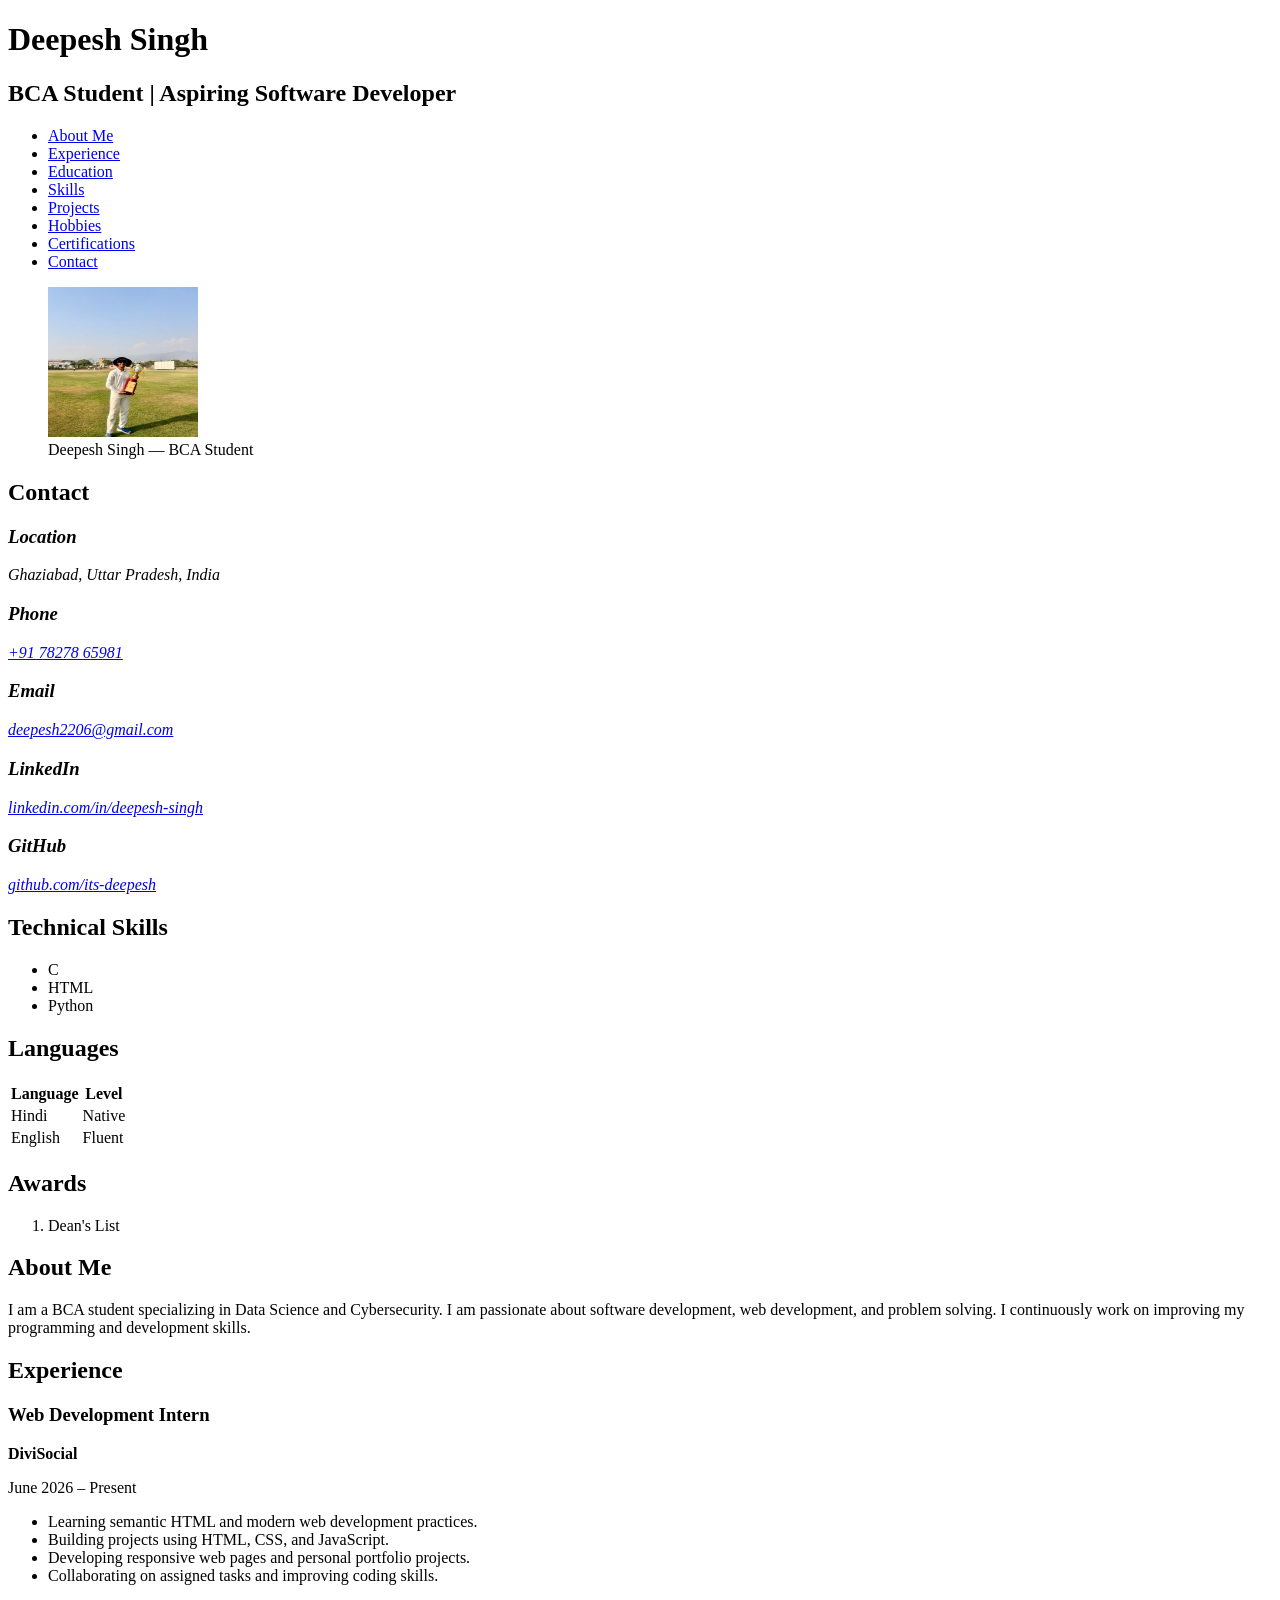
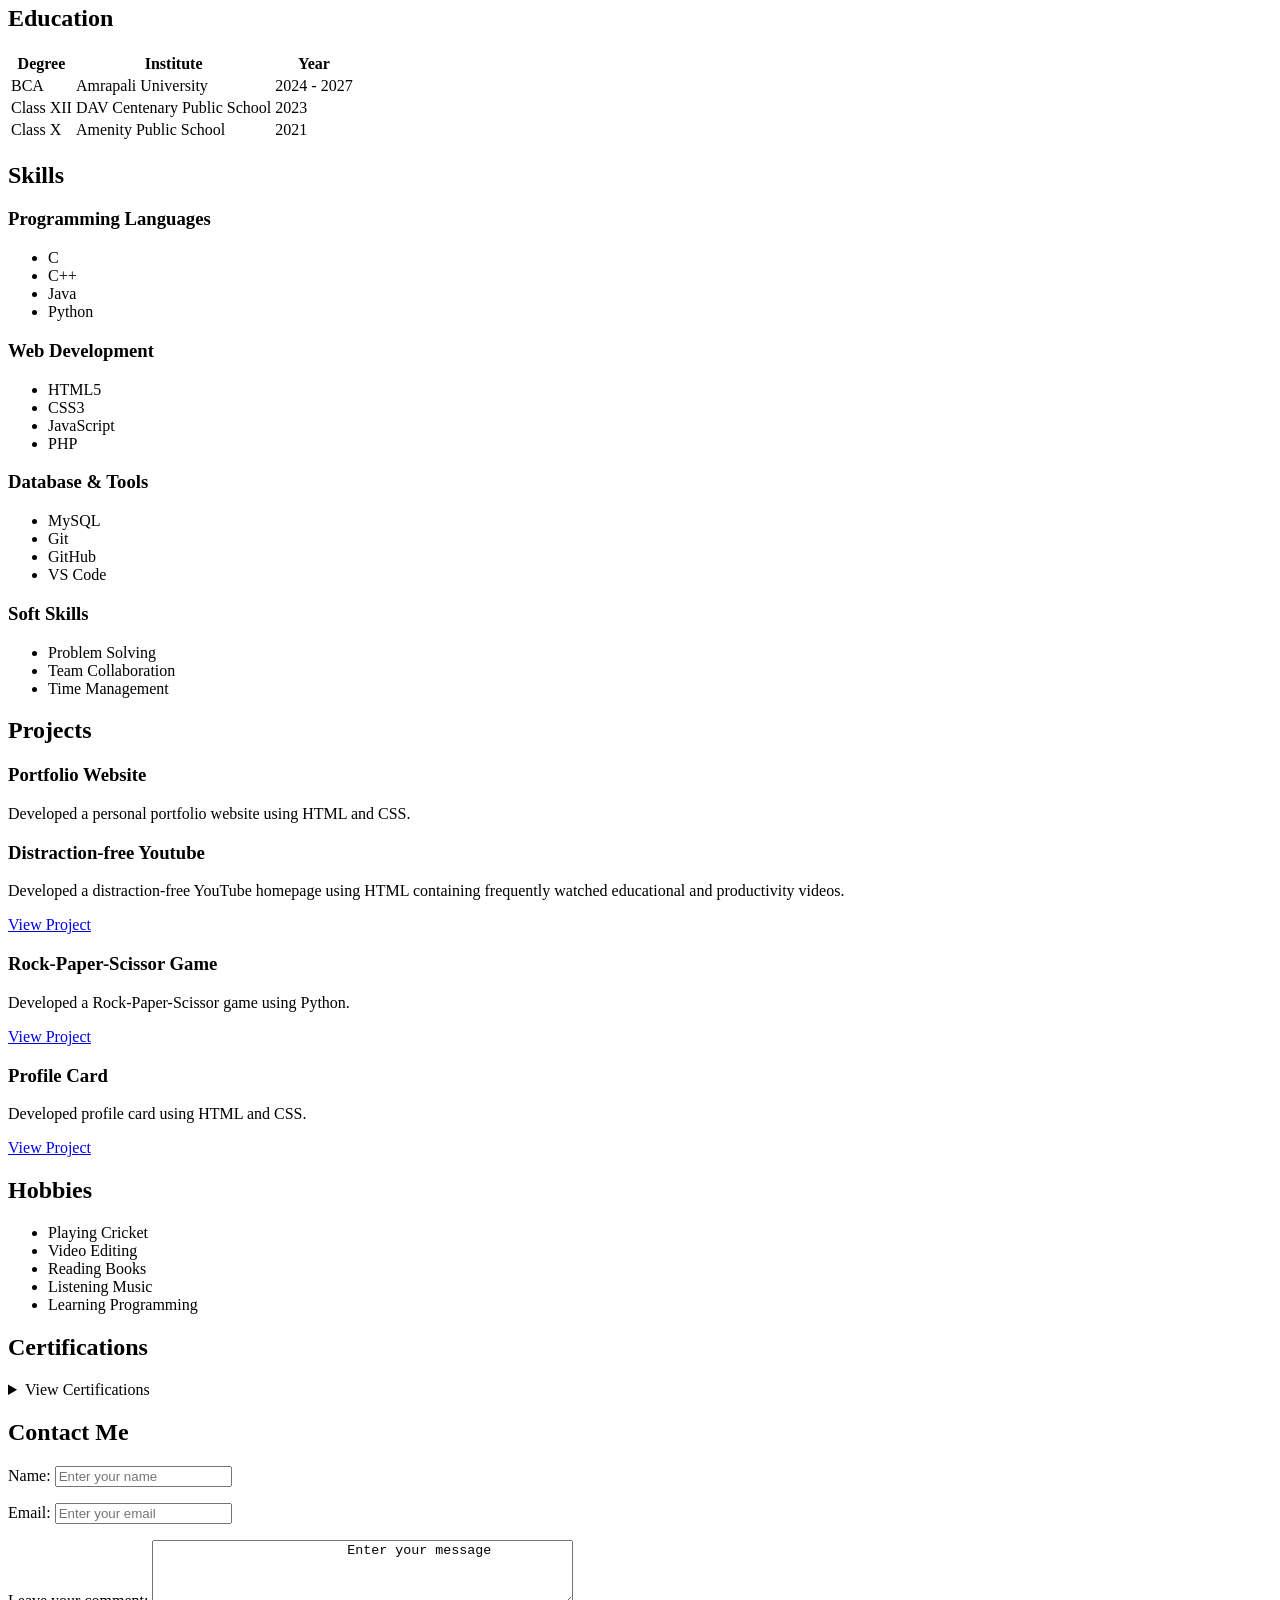
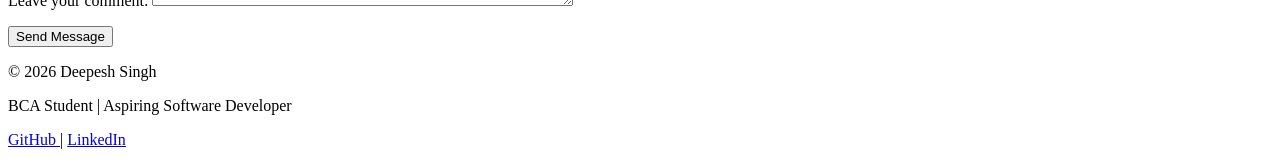
==== index.html @ e6f91b40 "first commit" ====
<!DOCTYPE html>
<html lang="en">
<head>
    <meta charset="UTF-8">
    <meta name="viewport" content="width=device-width, initial-scale=1.0">
    <title>Deepesh Singh - Resume</title>
</head>
<body>
    <header>
        <hgroup>
            <h1>Deepesh Singh</h1>
            <h2>BCA Student | Aspiring Software Developer</h2>
        </hgroup>

        <nav>
            <ul>
                <li><a href="#about">About Me</a></li>
                <li><a href="#experience">Experience</a></li>
                <li><a href="#education">Education</a></li>
                <li><a href="#skills">Skills</a></li>
                <li><a href="#projects">Projects</a></li>
                <li><a href="#hobbies">Hobbies</a></li>
                <li><a href="#certifications">Certifications</a></li>
                <li><a href="#contact">Contact</a></li>
            </ul>
        </nav>
    </header>

    <aside>
        <figure>
            <img
                src="profilepic.jpeg"
                alt="A professional photo of Deepesh Singh"
                width="150"
                height="150"
            />
            <figcaption>Deepesh Singh — BCA Student</figcaption>
        </figure>

        <section id="contact-sidebar">
            <h2>Contact</h2>

            <address>
                <h3>Location</h3>
                <p>Ghaziabad, Uttar Pradesh, India</p>

                <h3>Phone</h3>
                <p>
                    <a href="tel:+917827865981">+91 78278 65981</a>
                </p>

                <h3>Email</h3>
                <p>
                    <a href="mailto:deepesh2206@gmail.com">
                        deepesh2206@gmail.com
                    </a>
                </p>

                <h3>LinkedIn</h3>
                <p>
                    <a
                        href="https://www.linkedin.com/in/deepesh-singh-8aa82134a/?trk=public-profile-join-page"
                        target="_blank"
                        rel="noopener"
                    >
                        linkedin.com/in/deepesh-singh
                    </a>
                </p>

                <h3>GitHub</h3>
                <p>
                    <a
                        href="https://github.com/its-deepesh"
                        target="_blank"
                        rel="noopener"
                    >
                        github.com/its-deepesh
                    </a>
                </p>
            </address>
        </section>

        <section id="skills-sidebar">
            <h2>Technical Skills</h2>
            <ul>
                <li>C</li>
                <li>HTML</li>
                <li>Python</li>
            </ul>
        </section>

        <section id="languages">
            <h2>Languages</h2>
            <table>
                <thead>
                <tr>
                    <th scope="col">Language</th>
                    <th scope="col">Level</th>
                </tr>
                </thead>
                <tbody>
                <tr>
                    <td>Hindi</td>
                    <td>Native</td>
                </tr>
                <tr>
                    <td>English</td>
                    <td>Fluent</td>
                </tr>
                </tbody>
            </table>
        </section>

        <section id="awards">
            <h2>Awards</h2>
            <ol>
                <li>Dean's List</li>
            </ol>
        </section>
    </aside>

    <main>
        <section id="about">
            <h2>About Me</h2>

            <p>
                I am a BCA student specializing in Data Science and Cybersecurity.
                I am passionate about software development, web development,
                and problem solving. I continuously work on improving my
                programming and development skills.
            </p>
        </section>

        <section id="experience">
            <h2>Experience</h2>

            <article>
                <h3>Web Development Intern</h3>

                <p>
                    <strong>DiviSocial</strong>
                </p>

                <p>
                    <time datetime="2026-06">June 2026</time> – Present
                </p>

                <ul>
                    <li>Learning semantic HTML and modern web development practices.</li>
                    <li>Building projects using HTML, CSS, and JavaScript.</li>
                    <li>Developing responsive web pages and personal portfolio projects.</li>
                    <li>Collaborating on assigned tasks and improving coding skills.</li>
                </ul>
            </article>
        </section>

        <section id="education">
            <h2>Education</h2>

            <table>
                <thead>
                    <tr>
                        <th>Degree</th>
                        <th>Institute</th>
                        <th>Year</th>
                    </tr>
                </thead>

                <tbody>
                    <tr>
                        <td>BCA</td>
                        <td>Amrapali University</td>
                        <td>2024 - 2027</td>
                    </tr>

                    <tr>
                        <td>Class XII</td>
                        <td>DAV Centenary Public School</td>
                        <td>2023</td>
                    </tr>
                    <tr>
                        <td>Class X</td>
                        <td>Amenity Public School</td>
                        <td>2021</td>
                    </tr>
                </tbody>
            </table>
        </section>

        <section id="skills">
            <h2>Skills</h2>

            <article>
                <h3>Programming Languages</h3>
                <ul>
                    <li>C</li>
                    <li>C++</li>
                    <li>Java</li>
                    <li>Python</li>
                </ul>
            </article>

            <article>
                <h3>Web Development</h3>
                <ul>
                    <li>HTML5</li>
                    <li>CSS3</li>
                    <li>JavaScript</li>
                    <li>PHP</li>
                </ul>
            </article>

            <article>
                <h3>Database & Tools</h3>
                <ul>
                    <li>MySQL</li>
                    <li>Git</li>
                    <li>GitHub</li>
                    <li>VS Code</li>
                </ul>
            </article>

            <article>
                <h3>Soft Skills</h3>
                <ul>
                    <li>Problem Solving</li>
                    <li>Team Collaboration</li>
                    <li>Time Management</li>
                </ul>
            </article>
        </section>

        <section id="projects">
            <h2>Projects</h2>

            <article>
                <h3>Portfolio Website</h3>

                <p>
                    Developed a personal portfolio website using HTML and CSS.
                </p>
            </article>

            <article>
                <h3>Distraction-free Youtube</h3>

                <p>
                    Developed a distraction-free YouTube homepage using HTML containing frequently watched educational and productivity videos.
                </p>

                <p>
                    <a
                        href="https://github.com/its-deepesh/PortfolioWebsite"
                        target="_blank"
                        rel="noopener"
                    >
                        View Project
                    </a>
                </p>
            </article>

            <article>
                <h3>Rock-Paper-Scissor Game</h3>

                <p>
                    Developed a Rock-Paper-Scissor game using Python.
                </p>

                <p>
                    <a
                        href="https://github.com/its-deepesh/RockPaperScissor-using-Python"
                        target="_blank"
                        rel="noopener"
                    >
                        View Project
                    </a>
                </p>
            </article>

            <article>
                <h3>Profile Card</h3>

                <p>
                    Developed profile card using HTML and CSS.
                </p>

                <p>
                    <a
                        href="https://github.com/its-deepesh/profile-card"
                        target="_blank"
                        rel="noopener"
                    >
                        View Project
                    </a>
                </p>
            </article>

        </section>

        <section id="hobbies">
            <h2>Hobbies</h2>

            <ul>
                <li>Playing Cricket</li>
                <li>Video Editing</li>
                <li>Reading Books</li>
                <li>Listening Music</li>
                <li>Learning Programming</li>
            </ul>
        </section>

        <section id="certifications">
            <h2>Certifications</h2>

            <details>
                <summary>View Certifications</summary>

                <ol>
                    <li>Python Programming Certificate</li>
                    <li>Web Development Course</li>
                    <li>Data Science using Python</li>
                </ol>
            </details>
        </section>

        <section id="contact">
            <h2>Contact Me</h2>

            <form>

                <p>
                    <label for="name">Name:</label>
                    <input
                        type="text"
                        id="name"
                        placeholder="Enter your name"
                        required
                    >
                </p>

                <p>
                    <label for="email">Email:</label>
                    <input
                        type="email"
                        id="email"
                        placeholder="Enter your email"
                        required
                    >
                </p>

                <p>
                    <label for="message">Leave your comment:</label>
                    <textarea id="message" rows="4" cols="50">
                        Enter your message
                    </textarea>
                </p>

                <button type="submit">
                    Send Message
                </button>

            </form>
        </section>
    </main>

    <footer>
        <p>
            © 2026 Deepesh Singh
        </p>

        <p>
            BCA Student | Aspiring Software Developer
        </p>

        <p>
            <a
                href="https://github.com/its-deepesh"
                target="_blank"
                rel="noopener"
            >
                GitHub
            </a>

            |

            <a
                href="https://www.linkedin.com/in/deepesh-singh-8aa82134a/"
                target="_blank"
                rel="noopener"
            >
                LinkedIn
            </a>
        </p>
    </footer>
</body>
</html>
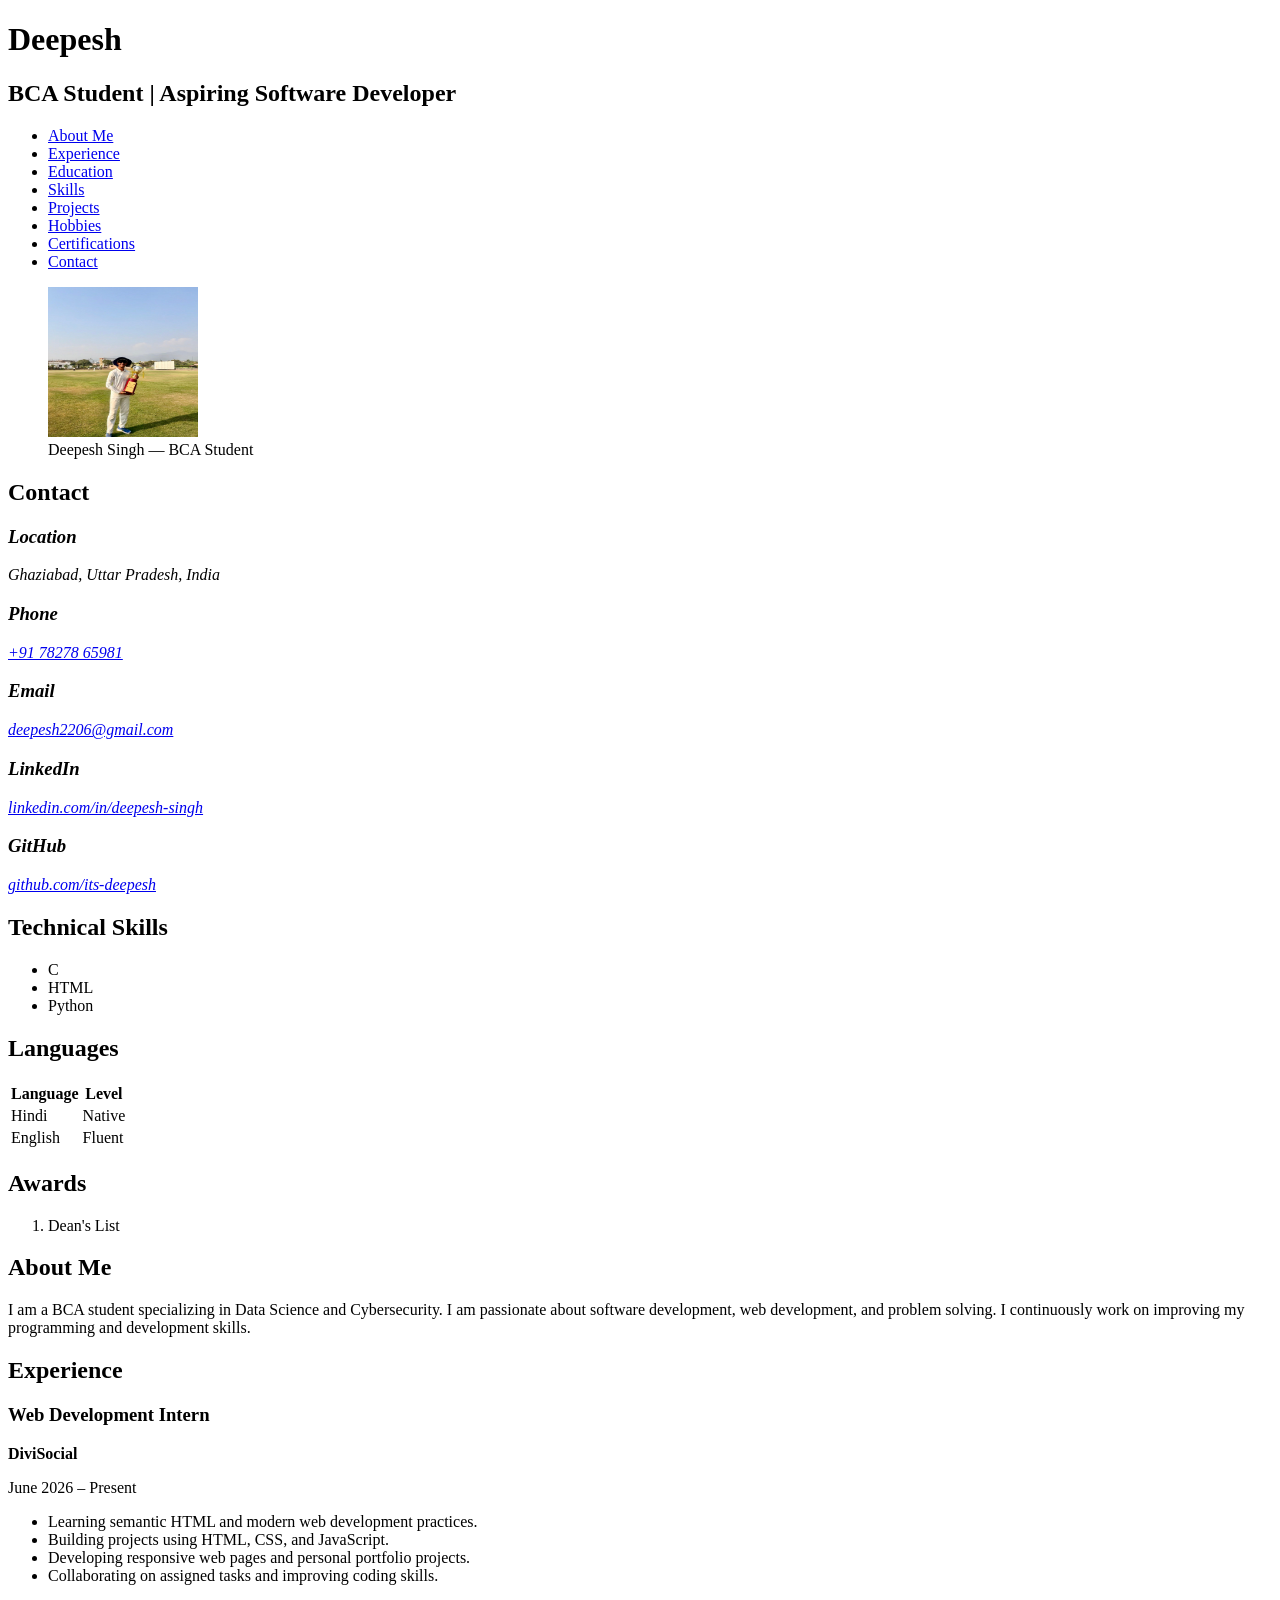
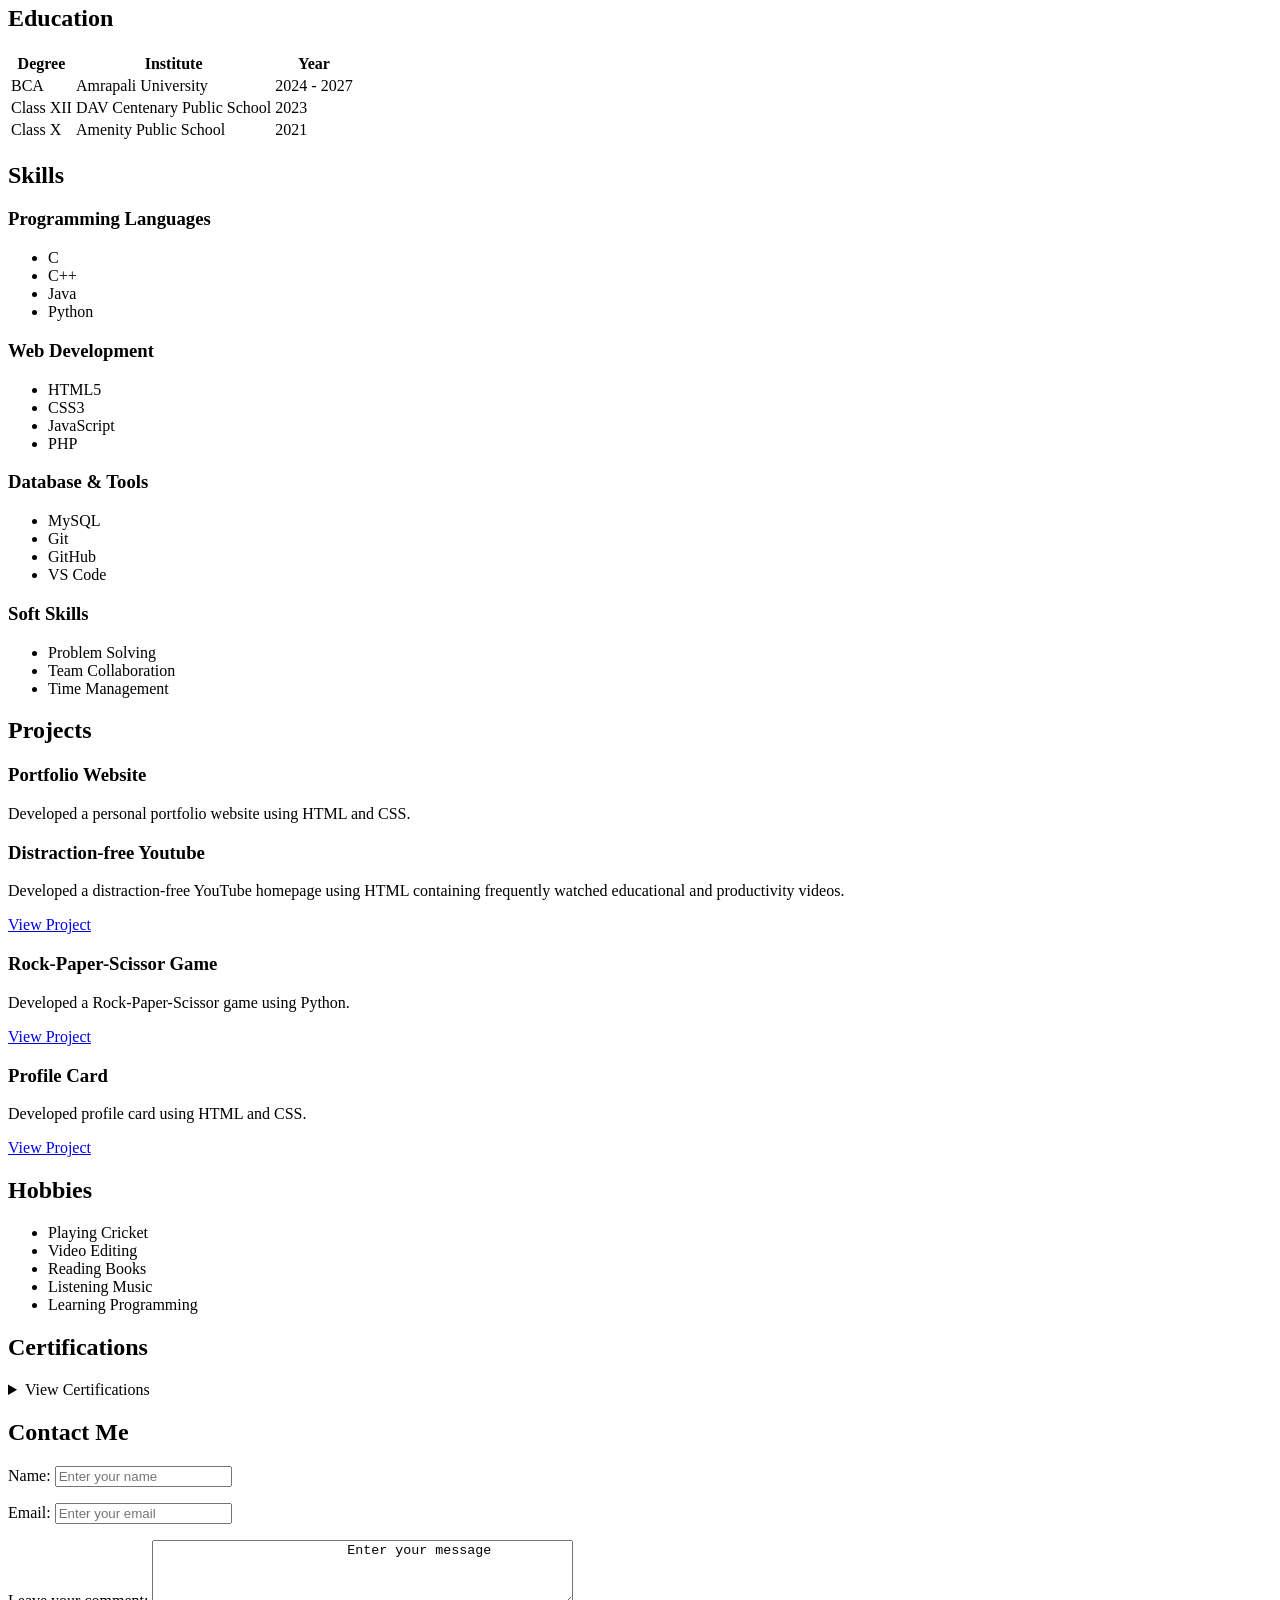
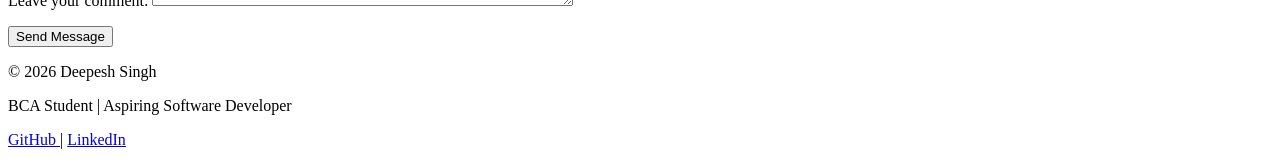
==== commit 266ca6f4: "Changed Name" ====
--- a/index.html
+++ b/index.html
@@ -8,7 +8,7 @@
 <body>
     <header>
         <hgroup>
-            <h1>Deepesh Singh</h1>
+            <h1>Deepesh</h1>
             <h2>BCA Student | Aspiring Software Developer</h2>
         </hgroup>
 
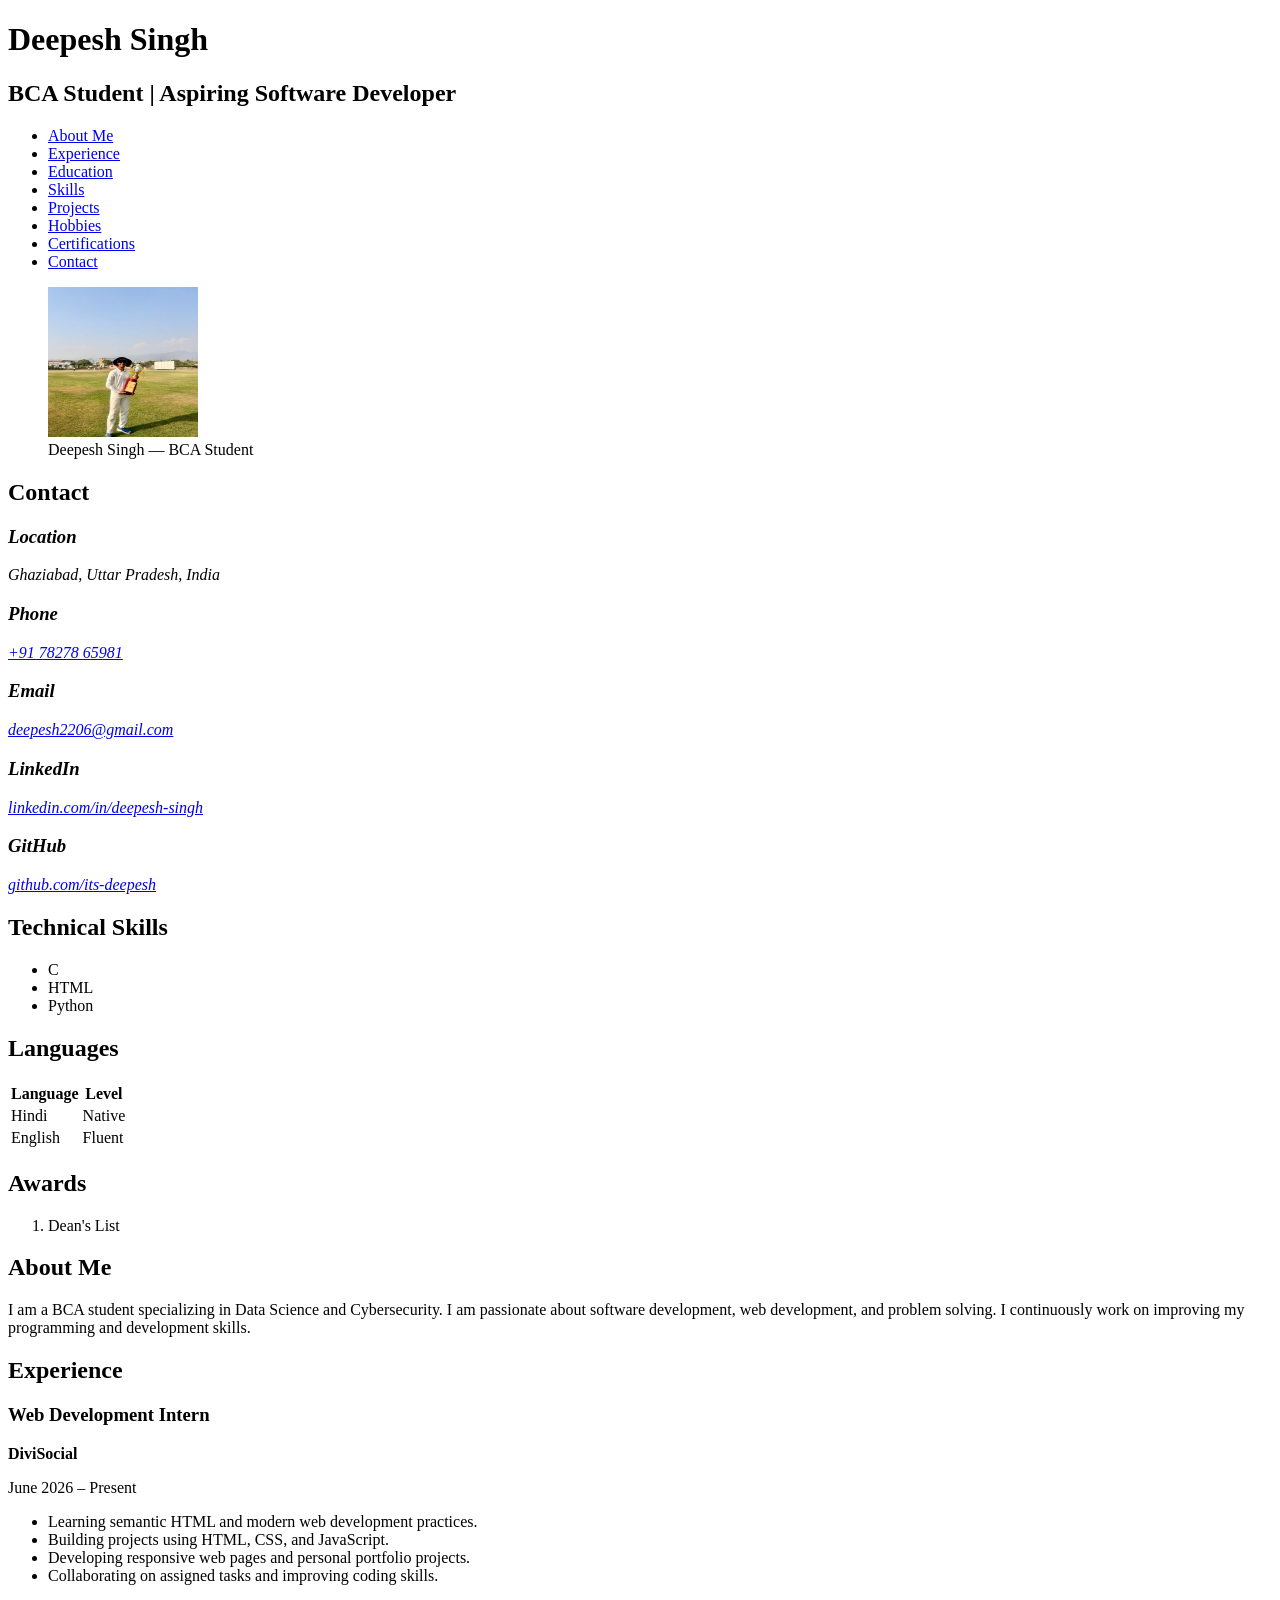
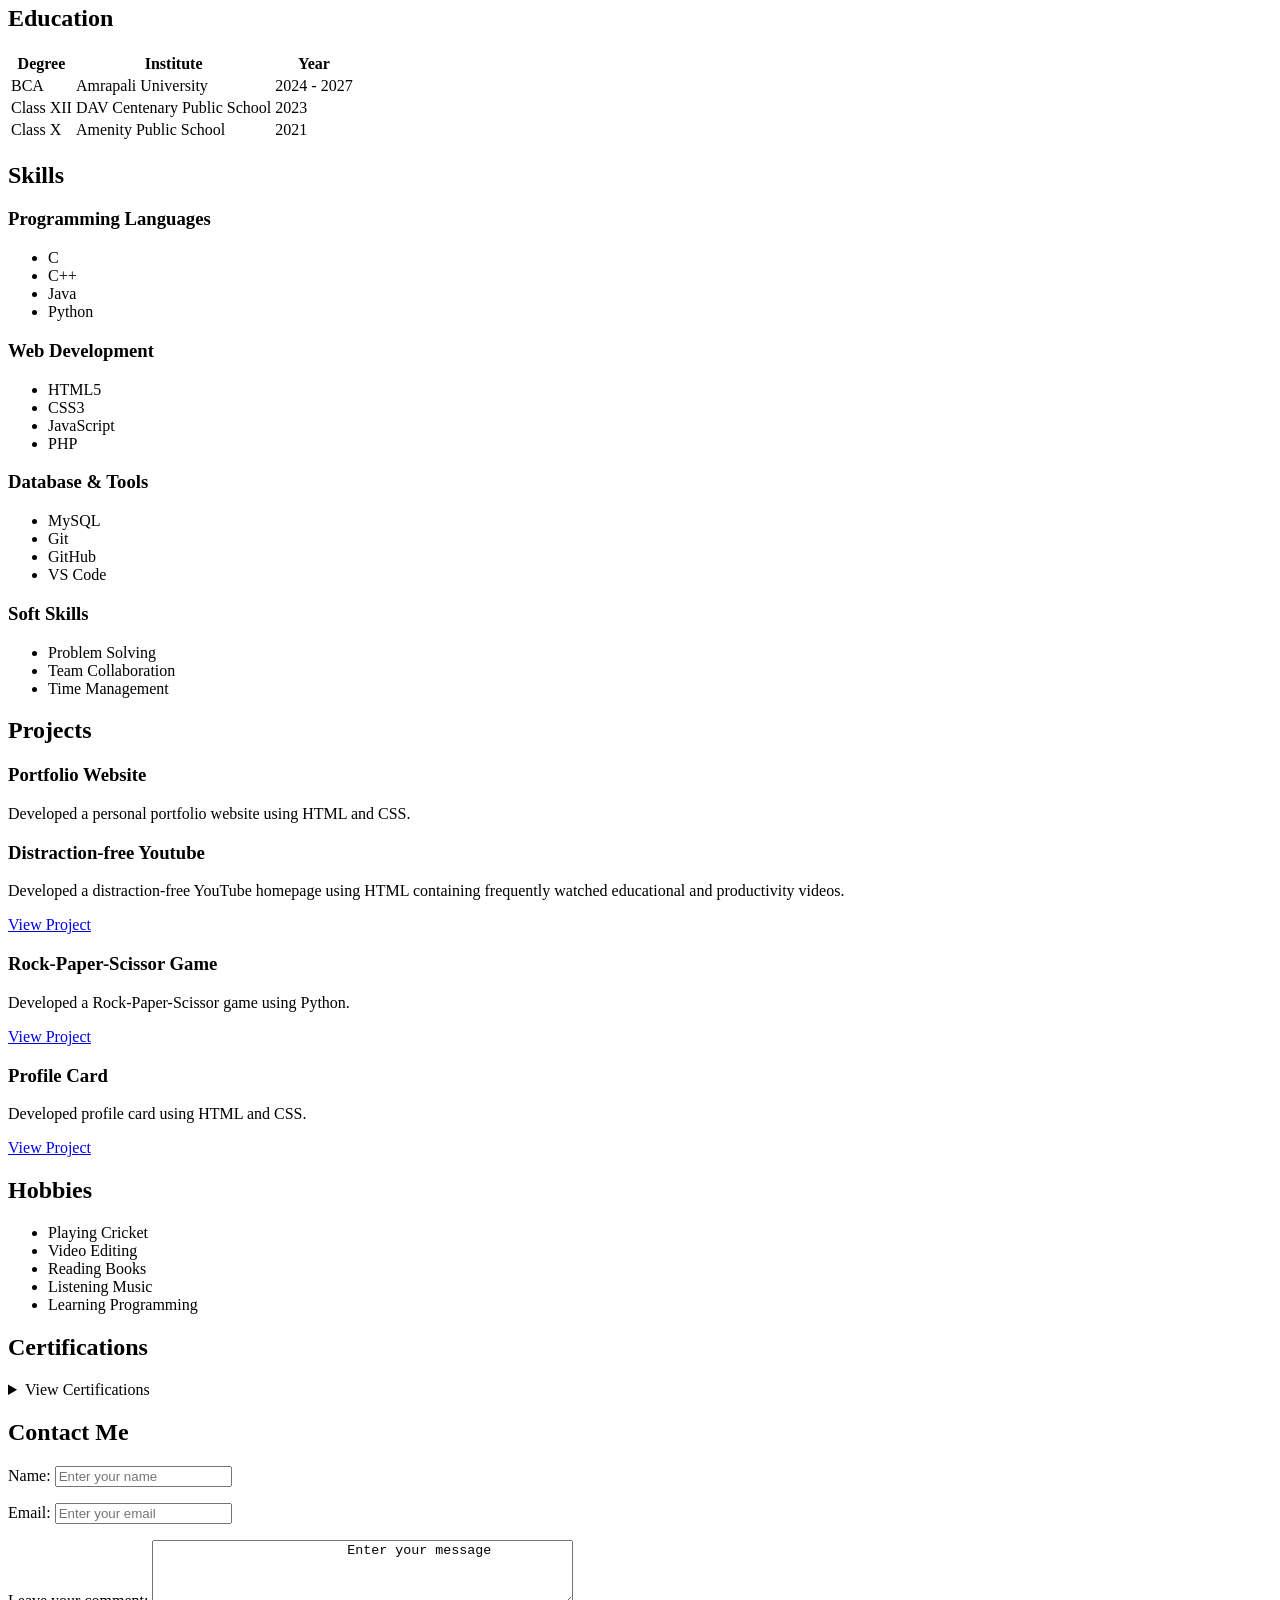
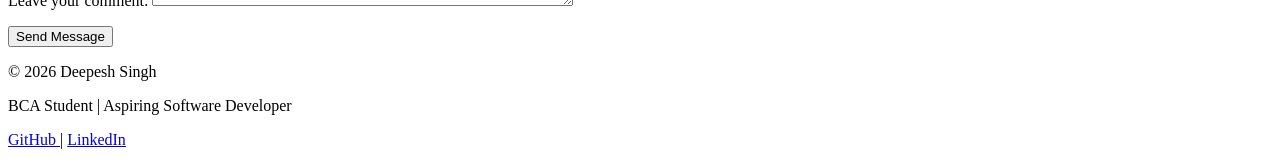
==== commit 67c8c9ed: "Changed Name" ====
--- a/index.html
+++ b/index.html
@@ -8,7 +8,7 @@
 <body>
     <header>
         <hgroup>
-            <h1>Deepesh</h1>
+            <h1>Deepesh Singh</h1>
             <h2>BCA Student | Aspiring Software Developer</h2>
         </hgroup>
 
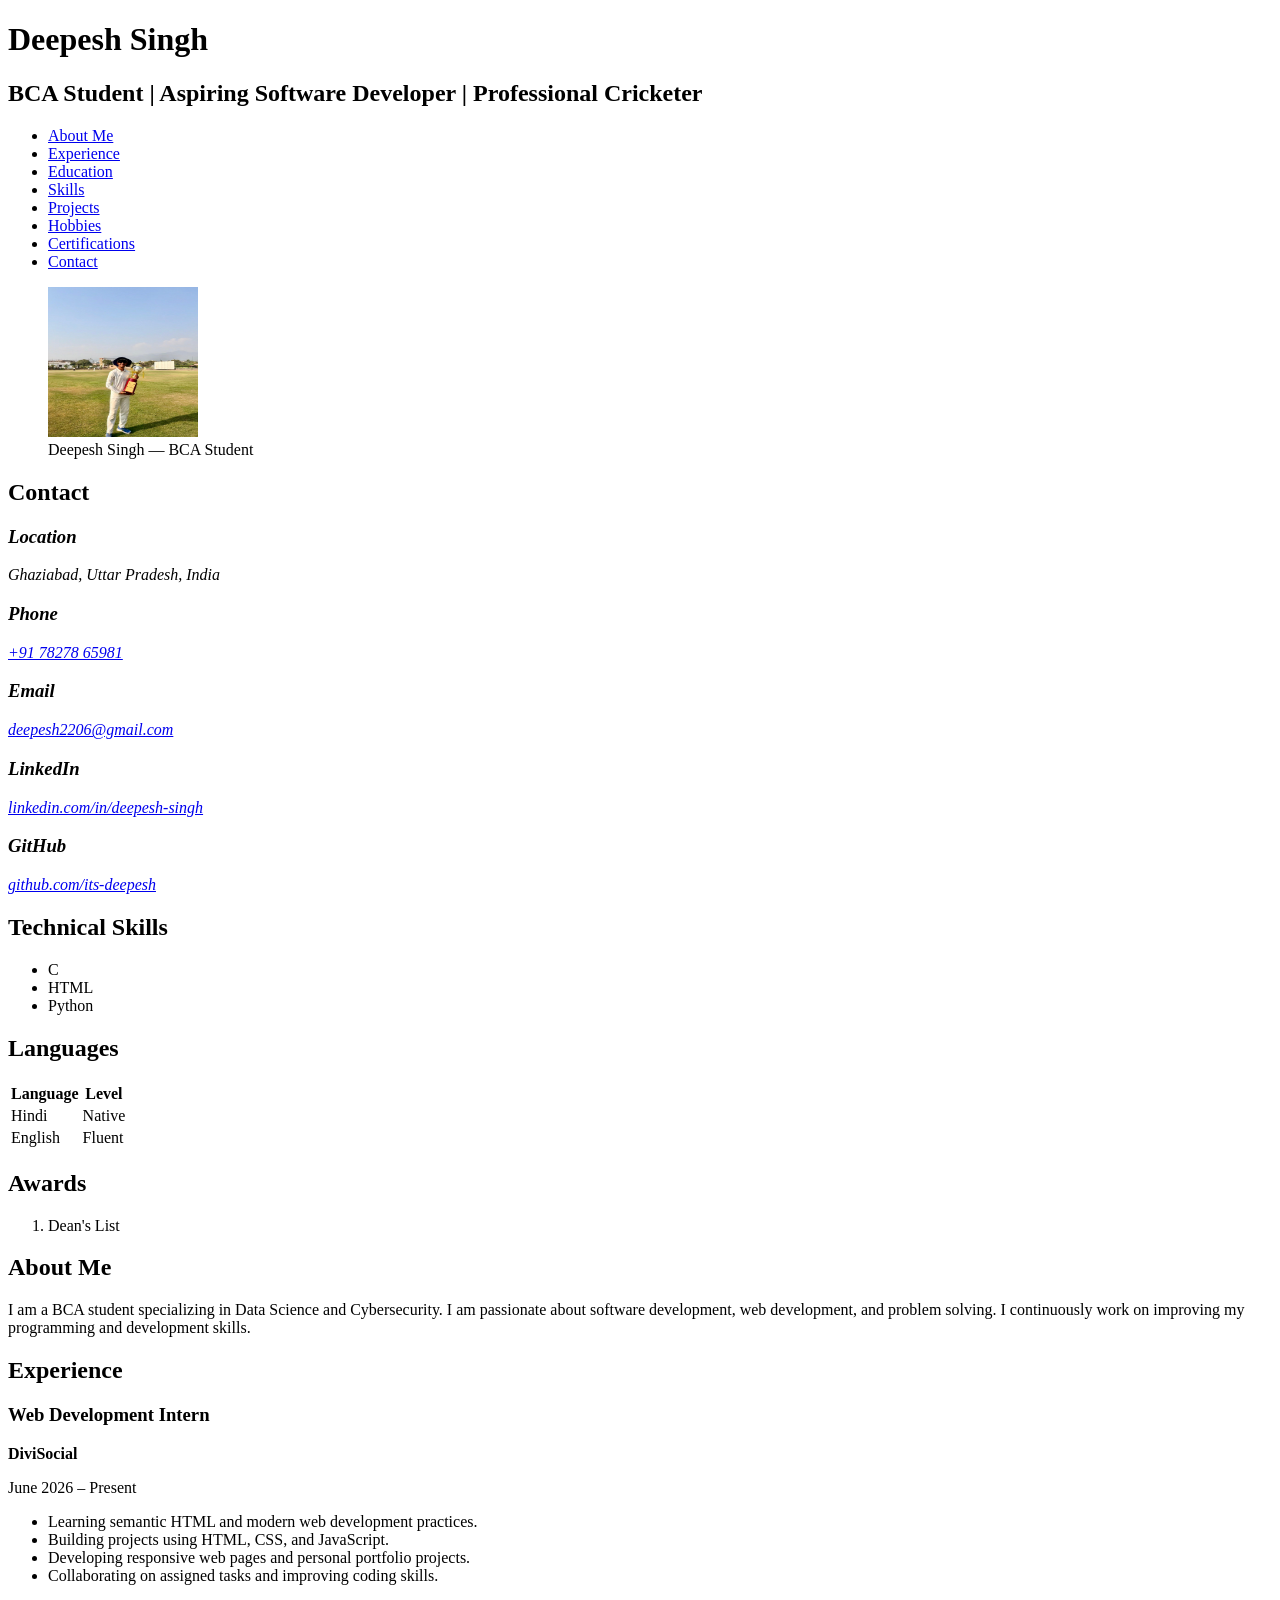
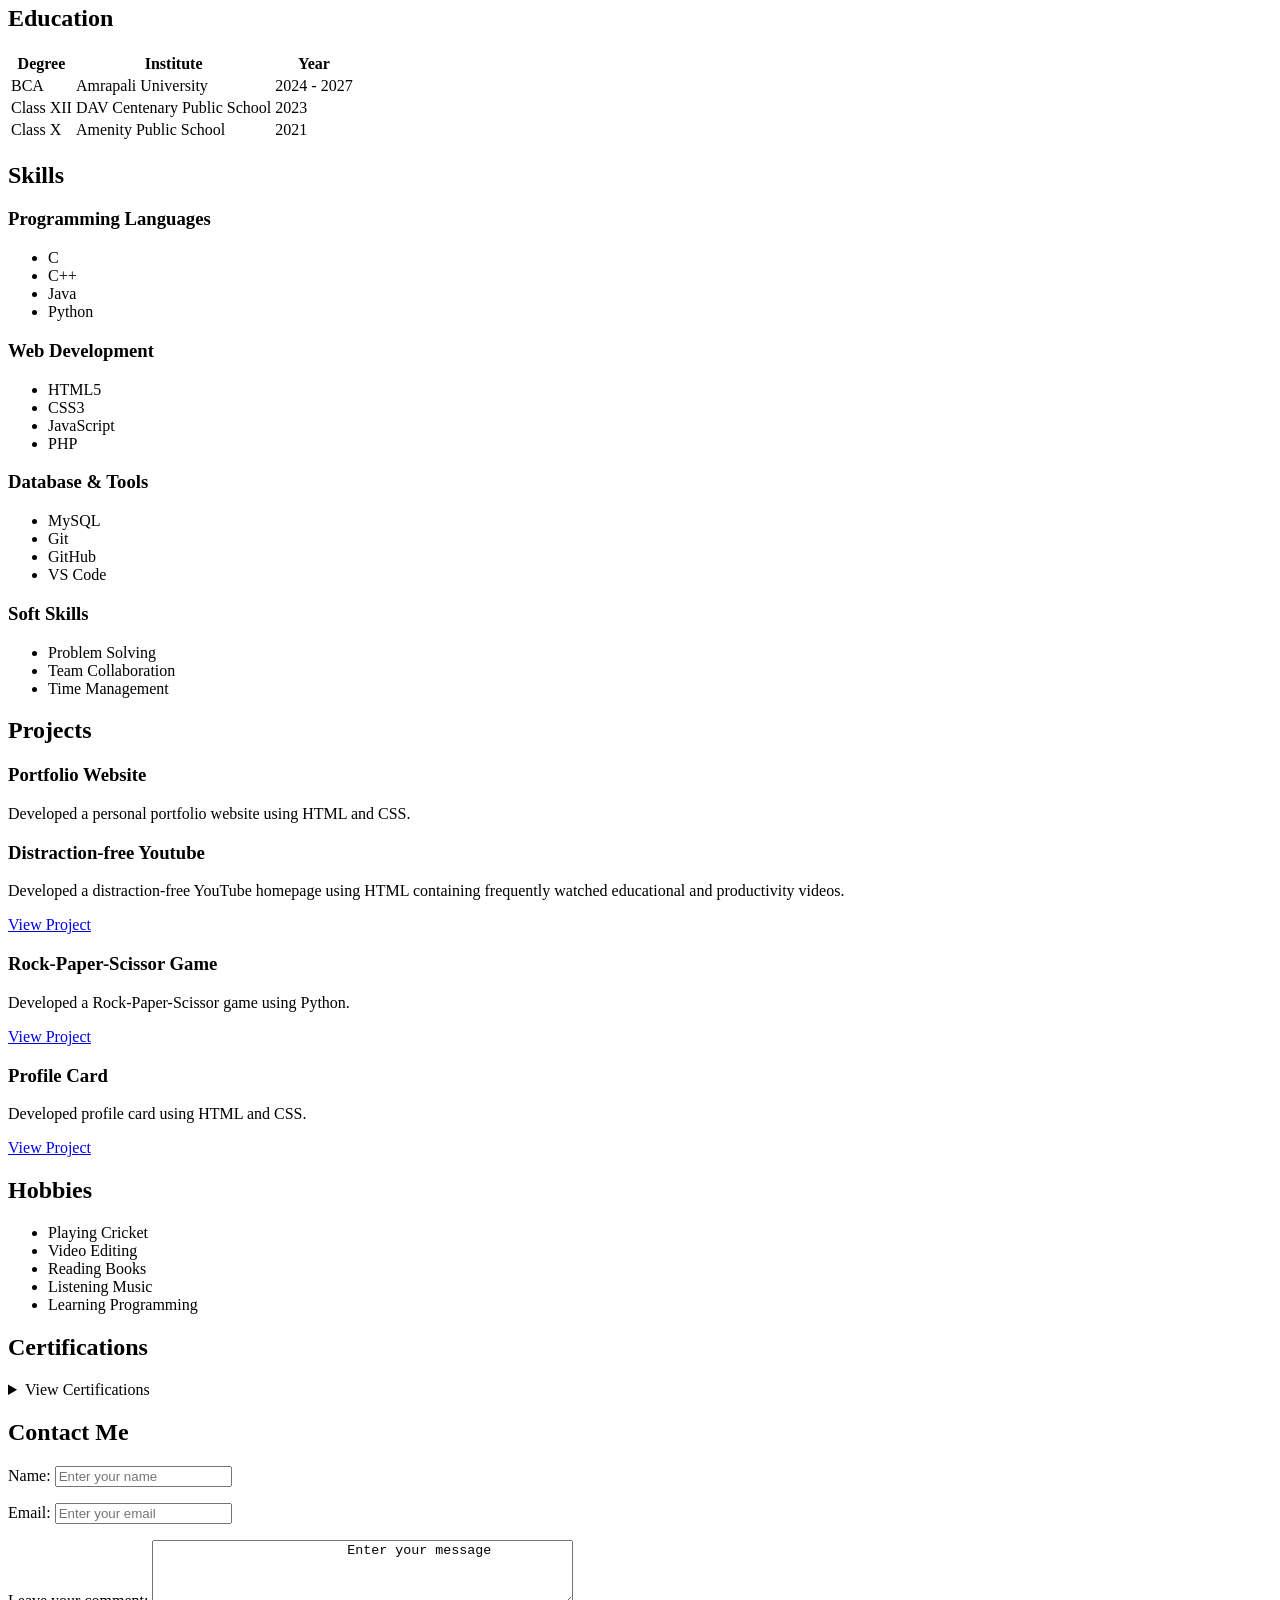
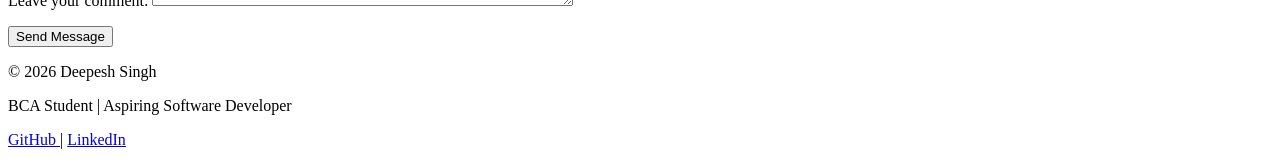
==== commit 29ed9372: "Update profession details in index.html" ====
--- a/index.html
+++ b/index.html
@@ -9,7 +9,7 @@
     <header>
         <hgroup>
             <h1>Deepesh Singh</h1>
-            <h2>BCA Student | Aspiring Software Developer</h2>
+            <h2>BCA Student | Aspiring Software Developer | Professional Cricketer</h2>
         </hgroup>
 
         <nav>
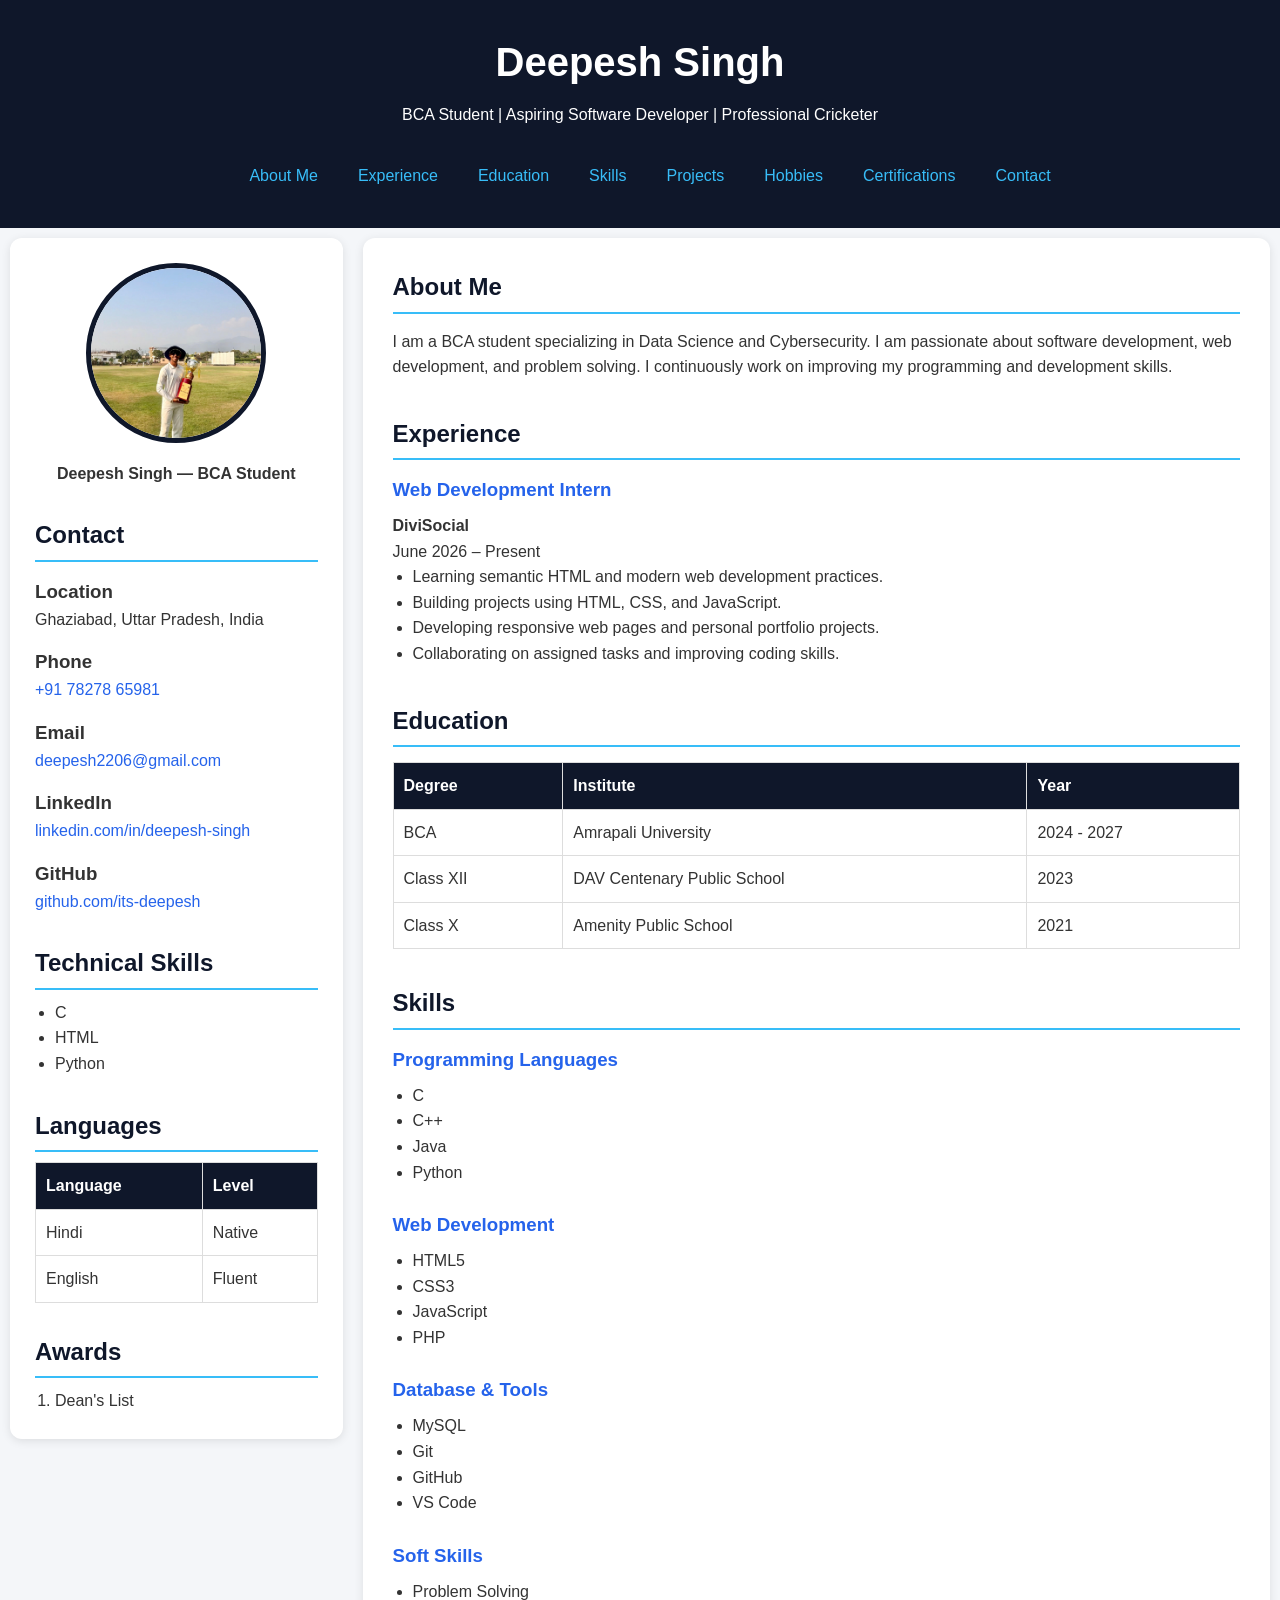
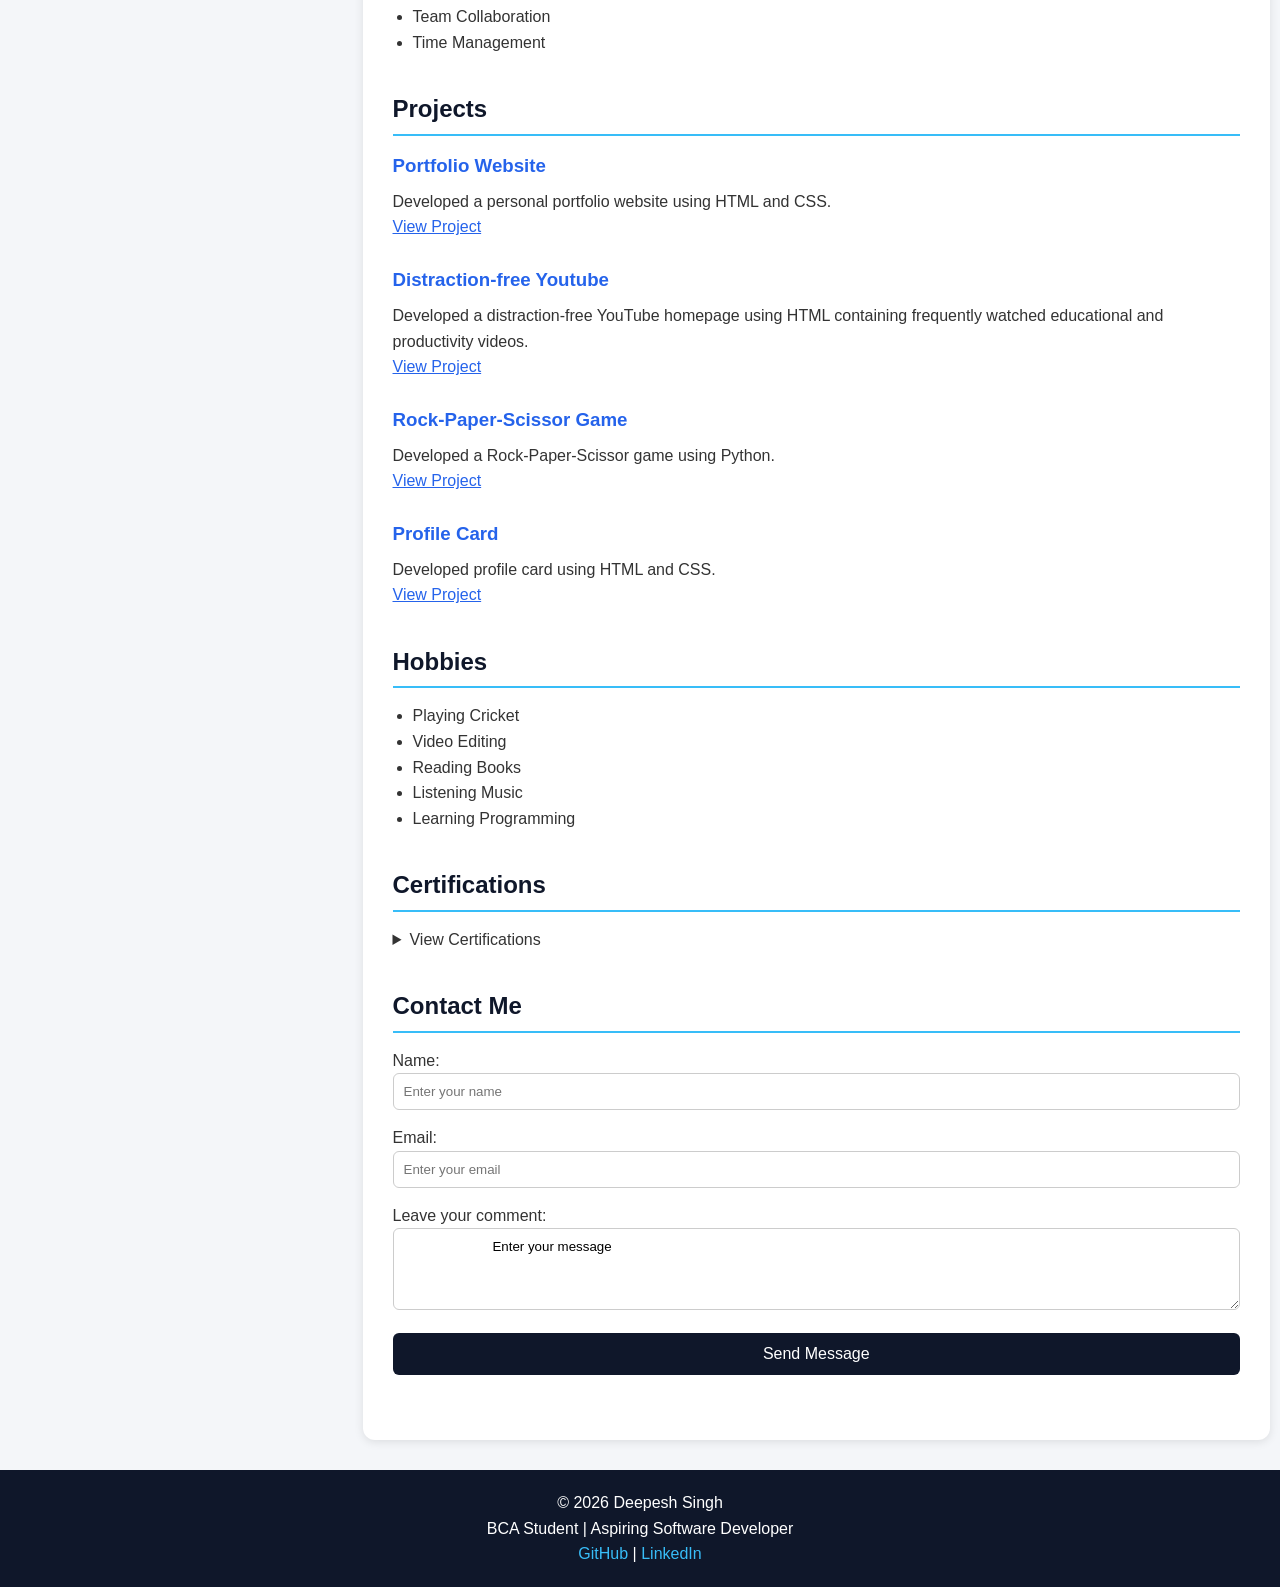
==== commit 1a66cd06: "Link external stylesheet to index.html" ====
--- a/index.html
+++ b/index.html
@@ -1,10 +1,13 @@
 <!DOCTYPE html>
 <html lang="en">
+
 <head>
     <meta charset="UTF-8">
     <meta name="viewport" content="width=device-width, initial-scale=1.0">
+    <link rel="stylesheet" href="style.css">
     <title>Deepesh Singh - Resume</title>
 </head>
+
 <body>
     <header>
         <hgroup>
@@ -25,343 +28,319 @@
             </ul>
         </nav>
     </header>
-
-    <aside>
-        <figure>
-            <img
-                src="profilepic.jpeg"
-                alt="A professional photo of Deepesh Singh"
-                width="150"
-                height="150"
-            />
-            <figcaption>Deepesh Singh — BCA Student</figcaption>
-        </figure>
-
-        <section id="contact-sidebar">
-            <h2>Contact</h2>
-
-            <address>
-                <h3>Location</h3>
-                <p>Ghaziabad, Uttar Pradesh, India</p>
-
-                <h3>Phone</h3>
-                <p>
-                    <a href="tel:+917827865981">+91 78278 65981</a>
-                </p>
-
-                <h3>Email</h3>
-                <p>
-                    <a href="mailto:deepesh2206@gmail.com">
-                        deepesh2206@gmail.com
-                    </a>
-                </p>
-
-                <h3>LinkedIn</h3>
-                <p>
-                    <a
-                        href="https://www.linkedin.com/in/deepesh-singh-8aa82134a/?trk=public-profile-join-page"
-                        target="_blank"
-                        rel="noopener"
-                    >
-                        linkedin.com/in/deepesh-singh
-                    </a>
-                </p>
-
-                <h3>GitHub</h3>
-                <p>
-                    <a
-                        href="https://github.com/its-deepesh"
-                        target="_blank"
-                        rel="noopener"
-                    >
-                        github.com/its-deepesh
-                    </a>
-                </p>
-            </address>
-        </section>
-
-        <section id="skills-sidebar">
-            <h2>Technical Skills</h2>
-            <ul>
-                <li>C</li>
-                <li>HTML</li>
-                <li>Python</li>
-            </ul>
-        </section>
-
-        <section id="languages">
-            <h2>Languages</h2>
-            <table>
-                <thead>
-                <tr>
-                    <th scope="col">Language</th>
-                    <th scope="col">Level</th>
-                </tr>
-                </thead>
-                <tbody>
-                <tr>
-                    <td>Hindi</td>
-                    <td>Native</td>
-                </tr>
-                <tr>
-                    <td>English</td>
-                    <td>Fluent</td>
-                </tr>
-                </tbody>
-            </table>
-        </section>
-
-        <section id="awards">
-            <h2>Awards</h2>
-            <ol>
-                <li>Dean's List</li>
-            </ol>
-        </section>
-    </aside>
-
-    <main>
-        <section id="about">
-            <h2>About Me</h2>
-
-            <p>
-                I am a BCA student specializing in Data Science and Cybersecurity.
-                I am passionate about software development, web development,
-                and problem solving. I continuously work on improving my
-                programming and development skills.
-            </p>
-        </section>
-
-        <section id="experience">
-            <h2>Experience</h2>
-
-            <article>
-                <h3>Web Development Intern</h3>
-
-                <p>
-                    <strong>DiviSocial</strong>
-                </p>
-
-                <p>
-                    <time datetime="2026-06">June 2026</time> – Present
-                </p>
-
-                <ul>
-                    <li>Learning semantic HTML and modern web development practices.</li>
-                    <li>Building projects using HTML, CSS, and JavaScript.</li>
-                    <li>Developing responsive web pages and personal portfolio projects.</li>
-                    <li>Collaborating on assigned tasks and improving coding skills.</li>
-                </ul>
-            </article>
-        </section>
-
-        <section id="education">
-            <h2>Education</h2>
-
-            <table>
-                <thead>
-                    <tr>
-                        <th>Degree</th>
-                        <th>Institute</th>
-                        <th>Year</th>
-                    </tr>
-                </thead>
-
-                <tbody>
-                    <tr>
-                        <td>BCA</td>
-                        <td>Amrapali University</td>
-                        <td>2024 - 2027</td>
-                    </tr>
-
-                    <tr>
-                        <td>Class XII</td>
-                        <td>DAV Centenary Public School</td>
-                        <td>2023</td>
-                    </tr>
-                    <tr>
-                        <td>Class X</td>
-                        <td>Amenity Public School</td>
-                        <td>2021</td>
-                    </tr>
-                </tbody>
-            </table>
-        </section>
-
-        <section id="skills">
-            <h2>Skills</h2>
-
-            <article>
-                <h3>Programming Languages</h3>
+    <div class="container">
+        <aside>
+            <figure>
+                <img src="profilepic.jpeg" alt="A professional photo of Deepesh Singh" width="150" height="150" />
+                <figcaption>Deepesh Singh — BCA Student</figcaption>
+            </figure>
+
+            <section id="contact-sidebar">
+                <h2>Contact</h2>
+
+                <address>
+                    <h3>Location</h3>
+                    <p>Ghaziabad, Uttar Pradesh, India</p>
+
+                    <h3>Phone</h3>
+                    <p>
+                        <a href="tel:+917827865981">+91 78278 65981</a>
+                    </p>
+
+                    <h3>Email</h3>
+                    <p>
+                        <a href="mailto:deepesh2206@gmail.com">
+                            deepesh2206@gmail.com
+                        </a>
+                    </p>
+
+                    <h3>LinkedIn</h3>
+                    <p>
+                        <a href="https://www.linkedin.com/in/deepesh-singh-8aa82134a/?trk=public-profile-join-page"
+                            target="_blank" rel="noopener">
+                            linkedin.com/in/deepesh-singh
+                        </a>
+                    </p>
+
+                    <h3>GitHub</h3>
+                    <p>
+                        <a href="https://github.com/its-deepesh" target="_blank" rel="noopener">
+                            github.com/its-deepesh
+                        </a>
+                    </p>
+                </address>
+            </section>
+
+            <section id="skills-sidebar">
+                <h2>Technical Skills</h2>
                 <ul>
                     <li>C</li>
-                    <li>C++</li>
-                    <li>Java</li>
+                    <li>HTML</li>
                     <li>Python</li>
                 </ul>
-            </article>
-
-            <article>
-                <h3>Web Development</h3>
+            </section>
+
+            <section id="languages">
+                <h2>Languages</h2>
+                <table>
+                    <thead>
+                        <tr>
+                            <th scope="col">Language</th>
+                            <th scope="col">Level</th>
+                        </tr>
+                    </thead>
+                    <tbody>
+                        <tr>
+                            <td>Hindi</td>
+                            <td>Native</td>
+                        </tr>
+                        <tr>
+                            <td>English</td>
+                            <td>Fluent</td>
+                        </tr>
+                    </tbody>
+                </table>
+            </section>
+
+            <section id="awards">
+                <h2>Awards</h2>
+                <ol>
+                    <li>Dean's List</li>
+                </ol>
+            </section>
+        </aside>
+
+        <main>
+            <section id="about">
+                <h2>About Me</h2>
+
+                <p>
+                    I am a BCA student specializing in Data Science and Cybersecurity.
+                    I am passionate about software development, web development,
+                    and problem solving. I continuously work on improving my
+                    programming and development skills.
+                </p>
+            </section>
+
+            <section id="experience">
+                <h2>Experience</h2>
+
+                <article>
+                    <h3>Web Development Intern</h3>
+
+                    <p>
+                        <strong>DiviSocial</strong>
+                    </p>
+
+                    <p>
+                        <time datetime="2026-06">June 2026</time> – Present
+                    </p>
+
+                    <ul>
+                        <li>Learning semantic HTML and modern web development practices.</li>
+                        <li>Building projects using HTML, CSS, and JavaScript.</li>
+                        <li>Developing responsive web pages and personal portfolio projects.</li>
+                        <li>Collaborating on assigned tasks and improving coding skills.</li>
+                    </ul>
+                </article>
+            </section>
+
+            <section id="education">
+                <h2>Education</h2>
+
+                <table>
+                    <thead>
+                        <tr>
+                            <th>Degree</th>
+                            <th>Institute</th>
+                            <th>Year</th>
+                        </tr>
+                    </thead>
+
+                    <tbody>
+                        <tr>
+                            <td>BCA</td>
+                            <td>Amrapali University</td>
+                            <td>2024 - 2027</td>
+                        </tr>
+
+                        <tr>
+                            <td>Class XII</td>
+                            <td>DAV Centenary Public School</td>
+                            <td>2023</td>
+                        </tr>
+                        <tr>
+                            <td>Class X</td>
+                            <td>Amenity Public School</td>
+                            <td>2021</td>
+                        </tr>
+                    </tbody>
+                </table>
+            </section>
+
+            <section id="skills">
+                <h2>Skills</h2>
+
+                <article>
+                    <h3>Programming Languages</h3>
+                    <ul>
+                        <li>C</li>
+                        <li>C++</li>
+                        <li>Java</li>
+                        <li>Python</li>
+                    </ul>
+                </article>
+
+                <article>
+                    <h3>Web Development</h3>
+                    <ul>
+                        <li>HTML5</li>
+                        <li>CSS3</li>
+                        <li>JavaScript</li>
+                        <li>PHP</li>
+                    </ul>
+                </article>
+
+                <article>
+                    <h3>Database & Tools</h3>
+                    <ul>
+                        <li>MySQL</li>
+                        <li>Git</li>
+                        <li>GitHub</li>
+                        <li>VS Code</li>
+                    </ul>
+                </article>
+
+                <article>
+                    <h3>Soft Skills</h3>
+                    <ul>
+                        <li>Problem Solving</li>
+                        <li>Team Collaboration</li>
+                        <li>Time Management</li>
+                    </ul>
+                </article>
+            </section>
+
+            <section id="projects">
+                <h2>Projects</h2>
+
+                <article>
+                    <h3>Portfolio Website</h3>
+
+                    <p>
+                        Developed a personal portfolio website using HTML and CSS.
+                    </p>
+
+                    <p>
+                        <a href="https://github.com/its-deepesh/PortfolioWebsite" target="_blank" rel="noopener">
+                            View Project
+                        </a>
+                    </p>
+                </article>
+
+                <article>
+                    <h3>Distraction-free Youtube</h3>
+
+                    <p>
+                        Developed a distraction-free YouTube homepage using HTML containing frequently watched
+                        educational and productivity videos.
+                    </p>
+
+                    <p>
+                        <a href="https://github.com/its-deepesh/Distraction-free-youtube.git" target="_blank"
+                            rel="noopener">
+                            View Project
+                        </a>
+                    </p>
+                </article>
+
+                <article>
+                    <h3>Rock-Paper-Scissor Game</h3>
+
+                    <p>
+                        Developed a Rock-Paper-Scissor game using Python.
+                    </p>
+
+                    <p>
+                        <a href="https://github.com/its-deepesh/RockPaperScissor-using-Python" target="_blank"
+                            rel="noopener">
+                            View Project
+                        </a>
+                    </p>
+                </article>
+
+                <article>
+                    <h3>Profile Card</h3>
+
+                    <p>
+                        Developed profile card using HTML and CSS.
+                    </p>
+
+                    <p>
+                        <a href="https://github.com/its-deepesh/profile-card" target="_blank" rel="noopener">
+                            View Project
+                        </a>
+                    </p>
+                </article>
+
+            </section>
+
+            <section id="hobbies">
+                <h2>Hobbies</h2>
+
                 <ul>
-                    <li>HTML5</li>
-                    <li>CSS3</li>
-                    <li>JavaScript</li>
-                    <li>PHP</li>
+                    <li>Playing Cricket</li>
+                    <li>Video Editing</li>
+                    <li>Reading Books</li>
+                    <li>Listening Music</li>
+                    <li>Learning Programming</li>
                 </ul>
-            </article>
-
-            <article>
-                <h3>Database & Tools</h3>
-                <ul>
-                    <li>MySQL</li>
-                    <li>Git</li>
-                    <li>GitHub</li>
-                    <li>VS Code</li>
-                </ul>
-            </article>
-
-            <article>
-                <h3>Soft Skills</h3>
-                <ul>
-                    <li>Problem Solving</li>
-                    <li>Team Collaboration</li>
-                    <li>Time Management</li>
-                </ul>
-            </article>
-        </section>
-
-        <section id="projects">
-            <h2>Projects</h2>
-
-            <article>
-                <h3>Portfolio Website</h3>
-
-                <p>
-                    Developed a personal portfolio website using HTML and CSS.
-                </p>
-            </article>
-
-            <article>
-                <h3>Distraction-free Youtube</h3>
-
-                <p>
-                    Developed a distraction-free YouTube homepage using HTML containing frequently watched educational and productivity videos.
-                </p>
-
-                <p>
-                    <a
-                        href="https://github.com/its-deepesh/PortfolioWebsite"
-                        target="_blank"
-                        rel="noopener"
-                    >
-                        View Project
-                    </a>
-                </p>
-            </article>
-
-            <article>
-                <h3>Rock-Paper-Scissor Game</h3>
-
-                <p>
-                    Developed a Rock-Paper-Scissor game using Python.
-                </p>
-
-                <p>
-                    <a
-                        href="https://github.com/its-deepesh/RockPaperScissor-using-Python"
-                        target="_blank"
-                        rel="noopener"
-                    >
-                        View Project
-                    </a>
-                </p>
-            </article>
-
-            <article>
-                <h3>Profile Card</h3>
-
-                <p>
-                    Developed profile card using HTML and CSS.
-                </p>
-
-                <p>
-                    <a
-                        href="https://github.com/its-deepesh/profile-card"
-                        target="_blank"
-                        rel="noopener"
-                    >
-                        View Project
-                    </a>
-                </p>
-            </article>
-
-        </section>
-
-        <section id="hobbies">
-            <h2>Hobbies</h2>
-
-            <ul>
-                <li>Playing Cricket</li>
-                <li>Video Editing</li>
-                <li>Reading Books</li>
-                <li>Listening Music</li>
-                <li>Learning Programming</li>
-            </ul>
-        </section>
-
-        <section id="certifications">
-            <h2>Certifications</h2>
-
-            <details>
-                <summary>View Certifications</summary>
-
-                <ol>
-                    <li>Python Programming Certificate</li>
-                    <li>Web Development Course</li>
-                    <li>Data Science using Python</li>
-                </ol>
-            </details>
-        </section>
-
-        <section id="contact">
-            <h2>Contact Me</h2>
-
-            <form>
-
-                <p>
-                    <label for="name">Name:</label>
-                    <input
-                        type="text"
-                        id="name"
-                        placeholder="Enter your name"
-                        required
-                    >
-                </p>
-
-                <p>
-                    <label for="email">Email:</label>
-                    <input
-                        type="email"
-                        id="email"
-                        placeholder="Enter your email"
-                        required
-                    >
-                </p>
-
-                <p>
-                    <label for="message">Leave your comment:</label>
-                    <textarea id="message" rows="4" cols="50">
+            </section>
+
+            <section id="certifications">
+                <h2>Certifications</h2>
+
+                <details>
+                    <summary>View Certifications</summary>
+
+                    <ol>
+                        <li>Python Programming Certificate</li>
+                        <li>Web Development Course</li>
+                        <li>Data Science using Python</li>
+                    </ol>
+                </details>
+            </section>
+
+            <section id="contact">
+                <h2>Contact Me</h2>
+
+                <form>
+
+                    <p>
+                        <label for="name">Name:</label>
+                        <input type="text" id="name" placeholder="Enter your name" required>
+                    </p>
+
+                    <p>
+                        <label for="email">Email:</label>
+                        <input type="email" id="email" placeholder="Enter your email" required>
+                    </p>
+
+                    <p>
+                        <label for="message">Leave your comment:</label>
+                        <textarea id="message" rows="4" cols="50">
                         Enter your message
                     </textarea>
-                </p>
-
-                <button type="submit">
-                    Send Message
-                </button>
-
-            </form>
-        </section>
-    </main>
+                    </p>
+
+                    <button type="submit">
+                        Send Message
+                    </button>
+
+                </form>
+            </section>
+        </main>
+    </div>
 
     <footer>
         <p>
@@ -373,24 +352,17 @@
         </p>
 
         <p>
-            <a
-                href="https://github.com/its-deepesh"
-                target="_blank"
-                rel="noopener"
-            >
+            <a href="https://github.com/its-deepesh" target="_blank" rel="noopener">
                 GitHub
             </a>
 
             |
 
-            <a
-                href="https://www.linkedin.com/in/deepesh-singh-8aa82134a/"
-                target="_blank"
-                rel="noopener"
-            >
+            <a href="https://www.linkedin.com/in/deepesh-singh-8aa82134a/" target="_blank" rel="noopener">
                 LinkedIn
             </a>
         </p>
     </footer>
 </body>
+
 </html>
--- a/style.css
+++ b/style.css
@@ -0,0 +1,228 @@
+* {
+    margin: 0;
+    padding: 0;
+    box-sizing: border-box;
+}
+
+html {
+    scroll-behavior: smooth;
+}
+
+body {
+    font-family: 'Segoe UI', Tahoma, Geneva, Verdana, sans-serif;
+    background: #f4f6f9;
+    color: #333;
+    line-height: 1.6;
+}
+
+header {
+    background: #0f172a;
+    color: white;
+    text-align: center;
+    padding: 30px 20px;
+}
+
+header h1 {
+    font-size: 2.5rem;
+}
+
+header h2 {
+    font-size: 1rem;
+    font-weight: 400;
+    margin-top: 8px;
+}
+
+nav {
+    margin-top: 25px;
+}
+
+nav ul {
+    display: flex;
+    justify-content: center;
+    flex-wrap: wrap;
+    gap: 20px;
+    list-style: none;
+}
+
+nav a {
+    display: inline-block;
+    padding: 10px;
+    color: #38bdf8;
+    text-decoration: none;
+    font-weight: 500;
+    transition: all 0.3s ease;
+}
+
+nav a:hover {
+    background-color: #38bdf8;
+    color: white;
+    border-radius: 15px;
+}
+
+aside {
+    flex: 1;
+    background: white;
+    padding: 25px;
+    box-shadow: 0 2px 10px rgba(0, 0, 0, .1);
+
+    position: sticky;
+    top: 20px;
+    align-self: flex-start;
+}
+
+aside figure {
+    text-align: center;
+}
+
+aside img {
+    width: 180px;
+    height: 180px;
+    border-radius: 50%;
+    object-fit: cover;
+    border: 5px solid #0f172a;
+}
+
+figcaption {
+    margin-top: 10px;
+    font-weight: 600;
+}
+
+aside section {
+    margin-top: 30px;
+}
+
+aside h2 {
+    color: #0f172a;
+    margin-bottom: 10px;
+    border-bottom: 2px solid #38bdf8;
+    padding-bottom: 5px;
+}
+
+address {
+    font-style: normal;
+}
+
+address h3 {
+    margin-top: 15px;
+}
+
+address a {
+    color: #2563eb;
+    text-decoration: none;
+}
+
+address a:hover {
+    text-decoration: underline;
+}
+
+main {
+    flex: 3;
+    background: white;
+    padding: 30px;
+    box-shadow: 0 2px 10px rgba(0, 0, 0, .1);
+}
+
+main section {
+    margin-bottom: 35px;
+}
+
+main h2 {
+    color: #0f172a;
+    border-bottom: 2px solid #38bdf8;
+    margin-bottom: 15px;
+    padding-bottom: 5px;
+}
+
+aside, main{
+    border-radius:12px;
+}
+
+article {
+    margin-bottom: 25px;
+}
+
+article h3 {
+    color: #2563eb;
+    margin-bottom: 8px;
+}
+
+ul,
+ol {
+    margin-left: 20px;
+}
+
+table {
+    width: 100%;
+    border-collapse: collapse;
+    margin-top: 10px;
+}
+
+th {
+    background: #0f172a;
+    color: white;
+}
+
+th,
+td {
+    border: 1px solid #ddd;
+    padding: 10px;
+    text-align: left;
+}
+
+a {
+    color: #2563eb;
+}
+
+a:hover {
+    color: #1d4ed8;
+}
+
+form {
+    display: flex;
+    flex-direction: column;
+    gap: 15px;
+}
+
+input,
+textarea {
+    width: 100%;
+    padding: 10px;
+    border: 1px solid #ccc;
+    border-radius: 6px;
+    font-family: inherit;
+}
+
+button {
+    background: #0f172a;
+    color: white;
+    border: none;
+    padding: 12px;
+    border-radius: 6px;
+    cursor: pointer;
+    font-size: 16px;
+    transition: .3s;
+}
+
+button:hover {
+    background: #1e293b;
+}
+
+footer {
+    background: #0f172a;
+    color: white;
+    text-align: center;
+    padding: 20px;
+    margin-top: 30px;
+}
+
+footer a {
+    color: #38bdf8;
+    text-decoration: none;
+}
+
+.container {
+    margin: 10px;
+    display: flex;
+    gap: 20px;
+    align-items: flex-start;
+}
